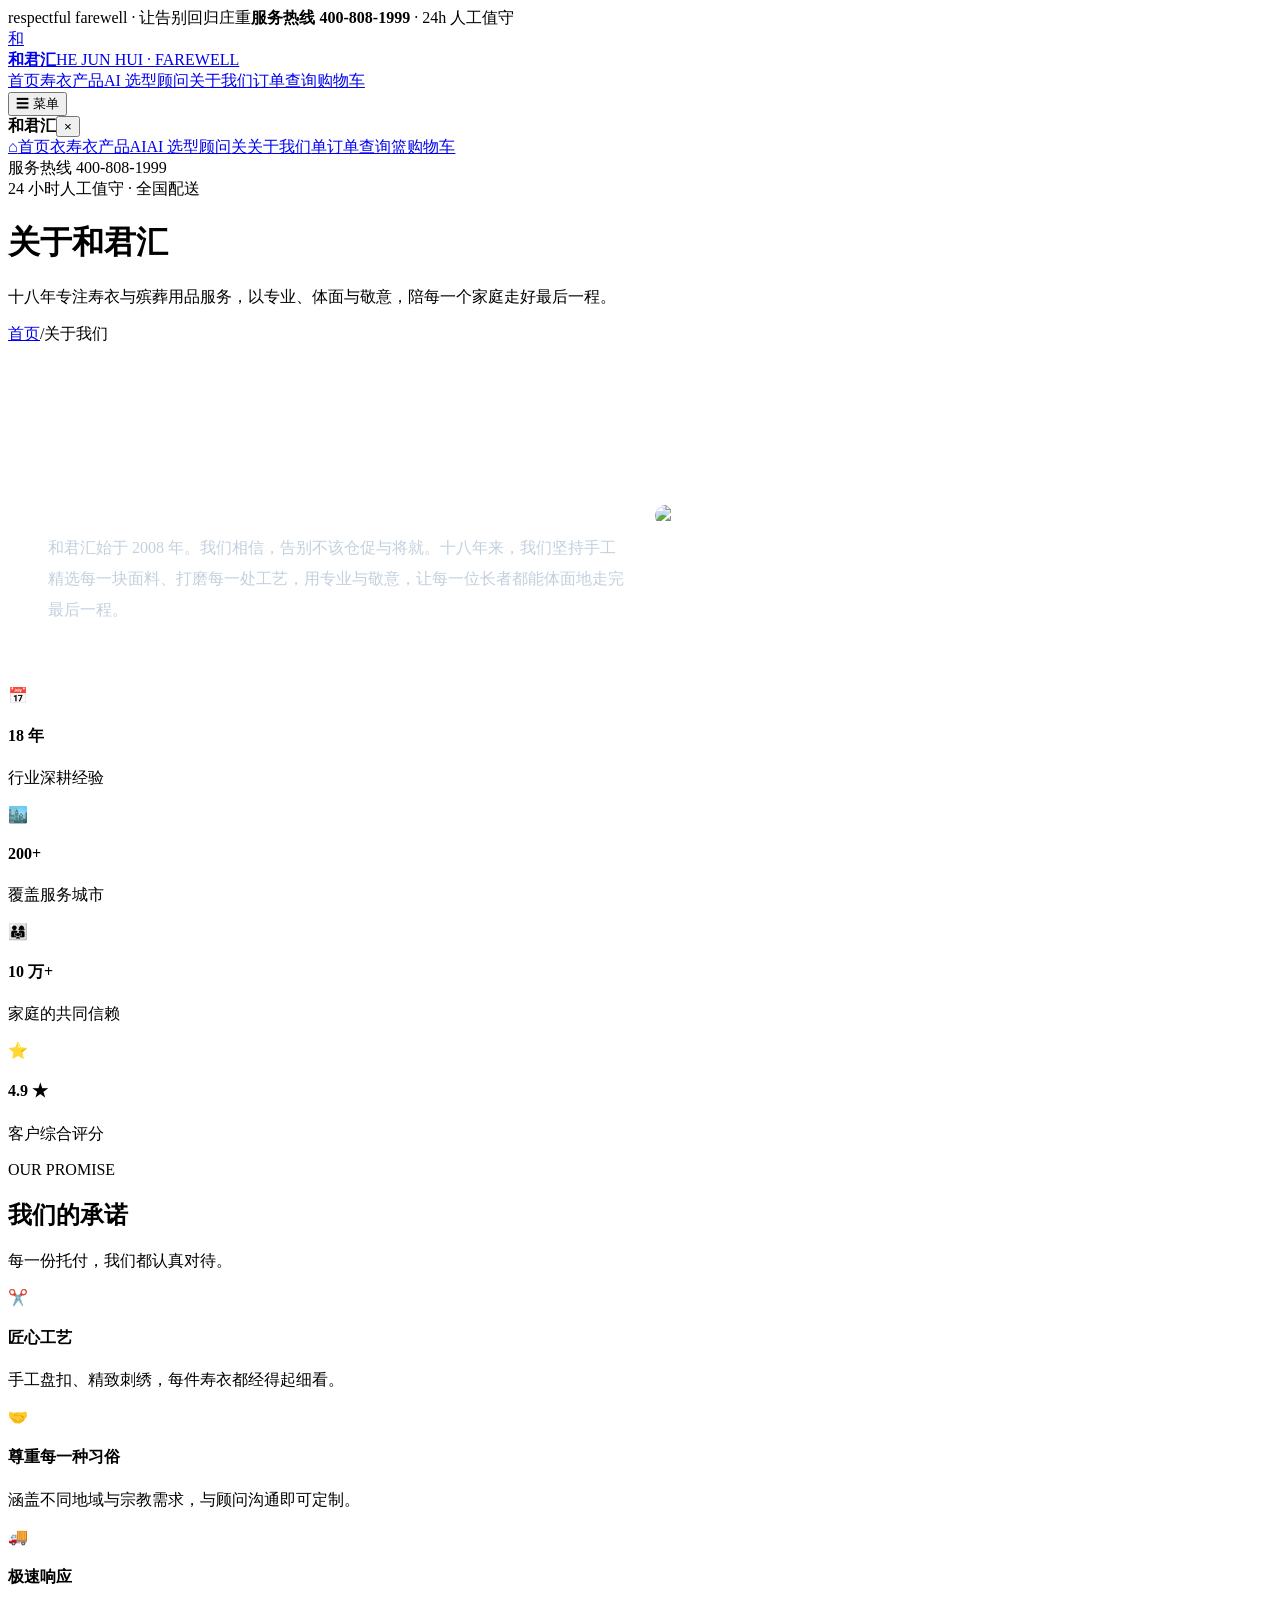
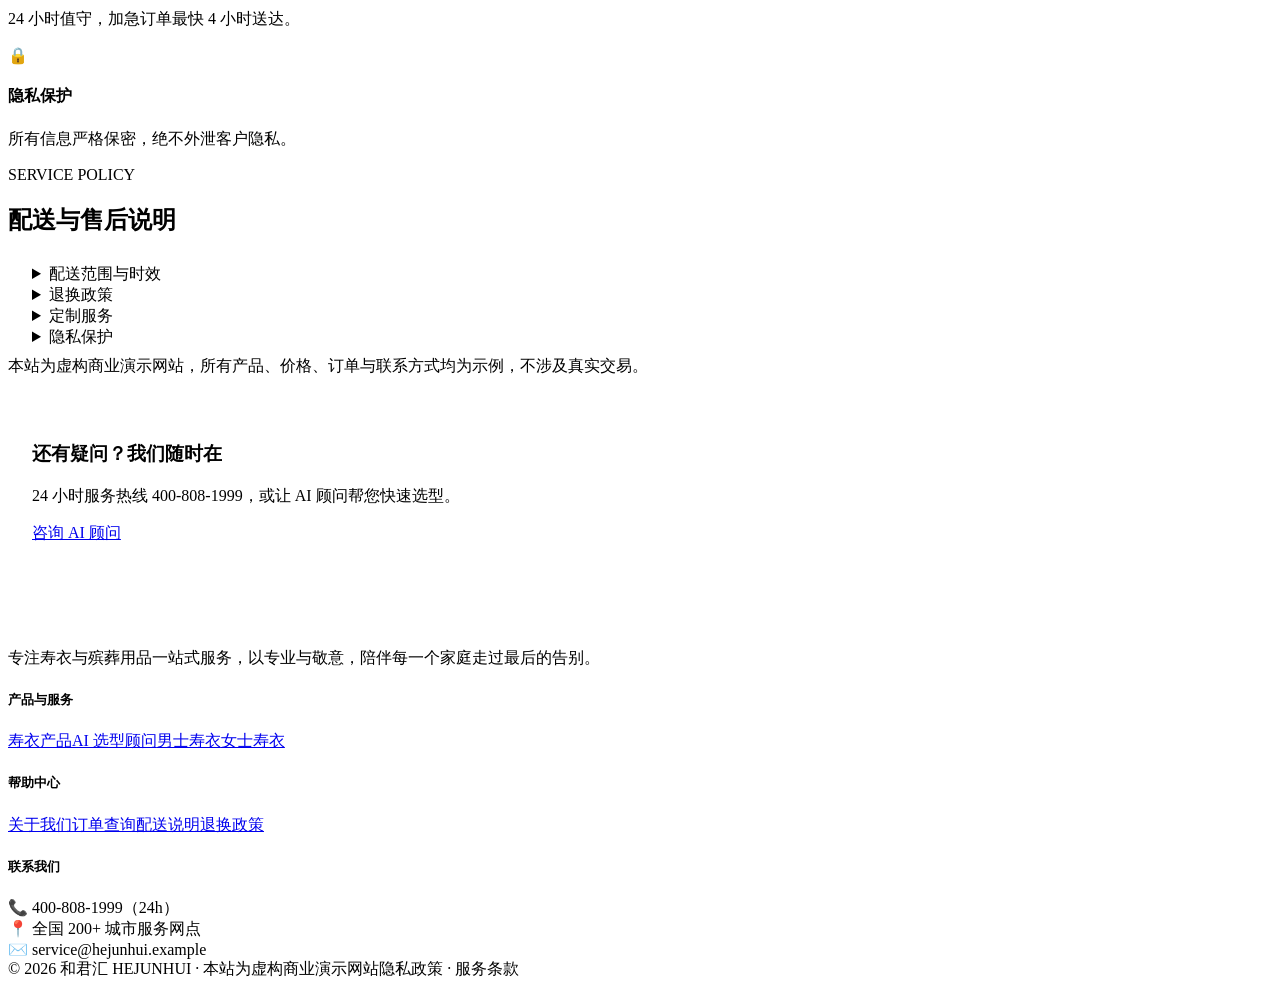
==== about.html @ 5b56ba75 "hejunhui 寿衣商业站" ====
<!DOCTYPE html>
<html lang="zh-CN">
<head>
<meta charset="UTF-8"><meta name="viewport" content="width=device-width,initial-scale=1">
<title>关于我们 — 和君汇</title><link rel="stylesheet" href="assets/style.css">
</head>
<body>
<div class="topbar"><div class="wrap"><span> respectful farewell · 让告别回归庄重</span><span><b>服务热线 400-808-1999</b> · 24h 人工值守</span></div></div>
<header class="sitehead"><div class="wrap">
  <a class="logo" href="index.html"><div class="mark">和</div><div class="txt"><b>和君汇</b><span>HE JUN HUI · FAREWELL</span></div></a>
  <nav class="nav"><a href="index.html">首页</a><a href="products.html">寿衣产品</a><a href="agent.html">AI 选型顾问</a><a href="about.html" class="cur">关于我们</a><a href="orders.html">订单查询</a><a href="cart.html" class="nav-cta">购物车 <span data-cart-count style="display:none">0</span></a></nav>
  <button class="burger" id="burger">☰ 菜单</button>
</div></header>
<div class="drawer-mask" id="drawerMask"></div><aside class="drawer" id="drawer">
  <div class="dh"><b>和君汇</b><button id="drawerClose">×</button></div>
  <div class="dlist"><a href="index.html"><span class="ico">⌂</span>首页</a><a href="products.html"><span class="ico">衣</span>寿衣产品</a><a href="agent.html"><span class="ico">AI</span>AI 选型顾问</a><a href="about.html" class="cur"><span class="ico">关</span>关于我们</a><a href="orders.html"><span class="ico">单</span>订单查询</a><a href="cart.html"><span class="ico">篮</span>购物车</a></div>
  <div class="df">服务热线 400-808-1999<br>24 小时人工值守 · 全国配送</div>
</aside>

<div class="pagehead"><div class="wrap"><h1>关于和君汇</h1><p>十八年专注寿衣与殡葬用品服务，以专业、体面与敬意，陪每一个家庭走好最后一程。</p></div></div>
<div class="crumb"><div class="wrap"><a href="index.html">首页</a><span>/</span>关于我们</div></div>

<!-- 故事 -->
<section><div class="wrap">
  <div class="hero-card" style="background:linear-gradient(135deg,var(--navy-deep),var(--navy));color:#fff;padding:0;overflow:hidden">
    <div class="wrap" style="padding:44px 40px;display:grid;grid-template-columns:1fr 1fr;gap:30px;align-items:center">
      <div><span class="tag">OUR STORY</span><h2 style="font-family:var(--serif);font-size:clamp(24px,3.5vw,34px);margin:14px 0;line-height:1.4">一份体面，<br>是对生命最后的致意</h2>
        <p style="color:#c2d0de;line-height:1.95">和君汇始于 2008 年。我们相信，告别不该仓促与将就。十八年来，我们坚持手工精选每一块面料、打磨每一处工艺，用专业与敬意，让每一位长者都能体面地走完最后一程。</p></div>
      <div><img src="assets/images/scene-candles.jpg" alt="庄重的服务场景" style="border-radius:12px;width:100%;height:300px;object-fit:cover"></div>
    </div>
  </div>
</div></section>

<!-- 数据 -->
<section style="padding-top:0"><div class="wrap">
  <div class="feature-grid">
    <div class="card feature"><div class="ic">📅</div><h4>18 年</h4><p>行业深耕经验</p></div>
    <div class="card feature"><div class="ic">🏙️</div><h4>200+</h4><p>覆盖服务城市</p></div>
    <div class="card feature"><div class="ic">👨‍👩‍👧</div><h4>10 万+</h4><p>家庭的共同信赖</p></div>
    <div class="card feature"><div class="ic">⭐</div><h4>4.9 ★</h4><p>客户综合评分</p></div>
  </div>
</div></section>

<!-- 承诺 -->
<section style="background:var(--card);border-top:1px solid var(--line);border-bottom:1px solid var(--line)"><div class="wrap">
  <div class="sec-head"><span class="kicker">OUR PROMISE</span><h2>我们的承诺</h2><p>每一份托付，我们都认真对待。</p></div>
  <div class="feature-grid">
    <div class="card feature"><div class="ic">✂️</div><h4>匠心工艺</h4><p>手工盘扣、精致刺绣，每件寿衣都经得起细看。</p></div>
    <div class="card feature"><div class="ic">🤝</div><h4>尊重每一种习俗</h4><p>涵盖不同地域与宗教需求，与顾问沟通即可定制。</p></div>
    <div class="card feature"><div class="ic">🚚</div><h4>极速响应</h4><p>24 小时值守，加急订单最快 4 小时送达。</p></div>
    <div class="card feature"><div class="ic">🔒</div><h4>隐私保护</h4><p>所有信息严格保密，绝不外泄客户隐私。</p></div>
  </div>
</div></section>

<!-- 配送与退换说明 -->
<section><div class="wrap" style="max-width:900px">
  <div class="sec-head"><span class="kicker">SERVICE POLICY</span><h2>配送与售后说明</h2></div>
  <div class="card" style="padding:8px 24px">
    <details class="faq"><summary>配送范围与时效</summary><div class="ans">全国 200+ 城市支持配送。同城订单次日达，全国一般 2–4 天。加急订单请致电 400-808-1999，我们安排最近网点最快 4 小时送达。</div></details>
    <details class="faq"><summary>退换政策</summary><div class="ans">因商品性质特殊，非质量问题不支持无理由退换。尺码不符或收到破损，请在签收 24 小时内联系顾问，我们免费调换。</div></details>
    <details class="faq"><summary>定制服务</summary><div class="ans">支持特殊体型定制、宗教习俗款式定制。一般 24–48 小时完成，加急可当天处理，请提前与顾问沟通细节。</div></details>
    <details class="faq"><summary>隐私保护</summary><div class="ans">您提交的所有信息仅用于订单履行与售后服务，本站为演示网站，数据仅保存在您的浏览器本地，不会上传服务器。</div></details>
  </div>
  <div class="notice center">本站为虚构商业演示网站，所有产品、价格、订单与联系方式均为示例，不涉及真实交易。</div>
</div></section>

<!-- CTA -->
<section class="cta-strip" style="padding:0"><div class="wrap" style="padding:46px 24px">
  <div><h3>还有疑问？我们随时在</h3><p>24 小时服务热线 400-808-1999，或让 AI 顾问帮您快速选型。</p></div>
  <div style="display:flex;gap:12px;flex-wrap:wrap"><a href="agent.html" class="btn btn-gold">咨询 AI 顾问</a><a href="products.html" class="btn btn-ghost" style="border-color:rgba(255,255,255,.4);color:#fff">浏览产品</a></div>
</div></section>

<footer class="foot"><div class="wrap">
  <div class="grid">
    <div class="brand"><div class="logo" style="color:#fff"><div class="mark">和</div><div class="txt"><b>和君汇</b><span>HE JUN HUI · FAREWELL</span></div></div><p>专注寿衣与殡葬用品一站式服务，以专业与敬意，陪伴每一个家庭走过最后的告别。</p></div>
    <div><h5>产品与服务</h5><a href="products.html">寿衣产品</a><a href="agent.html">AI 选型顾问</a><a href="products.html">男士寿衣</a><a href="products.html">女士寿衣</a></div>
    <div><h5>帮助中心</h5><a href="about.html">关于我们</a><a href="orders.html">订单查询</a><a href="about.html">配送说明</a><a href="about.html">退换政策</a></div>
    <div><h5>联系我们</h5><div class="contact-line">📞 400-808-1999（24h）</div><div class="contact-line">📍 全国 200+ 城市服务网点</div><div class="contact-line">✉️ service@hejunhui.example</div></div>
  </div>
  <div class="bottom"><span>© 2026 和君汇 HEJUNHUI · 本站为虚构商业演示网站</span><span>隐私政策 · 服务条款</span></div>
</div></footer>
<script src="assets/data.js"></script><script src="assets/app.js"></script>
<script>
var c=document.getElementById('drawerClose');
if(c)c.addEventListener('click',function(){document.getElementById('drawerMask').classList.remove('on');document.getElementById('drawer').classList.remove('on')});
</script>
</body></html>
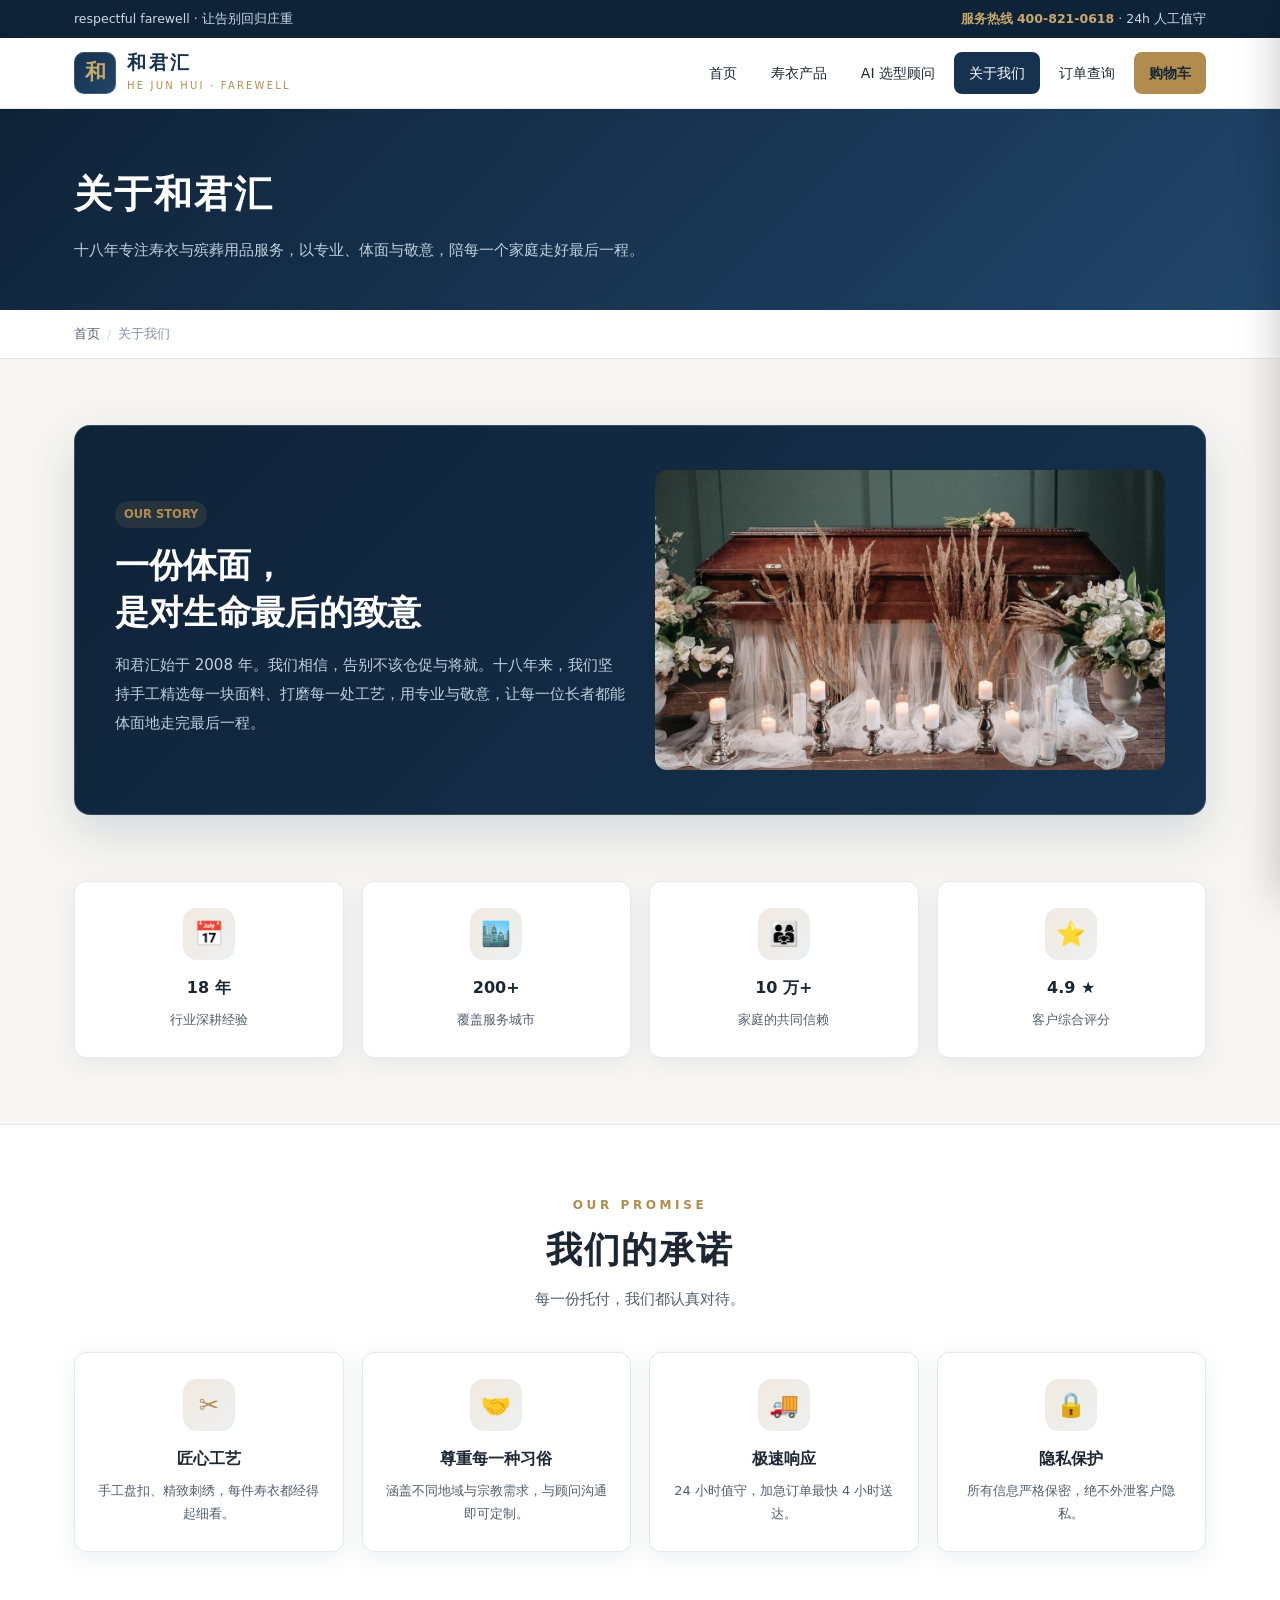
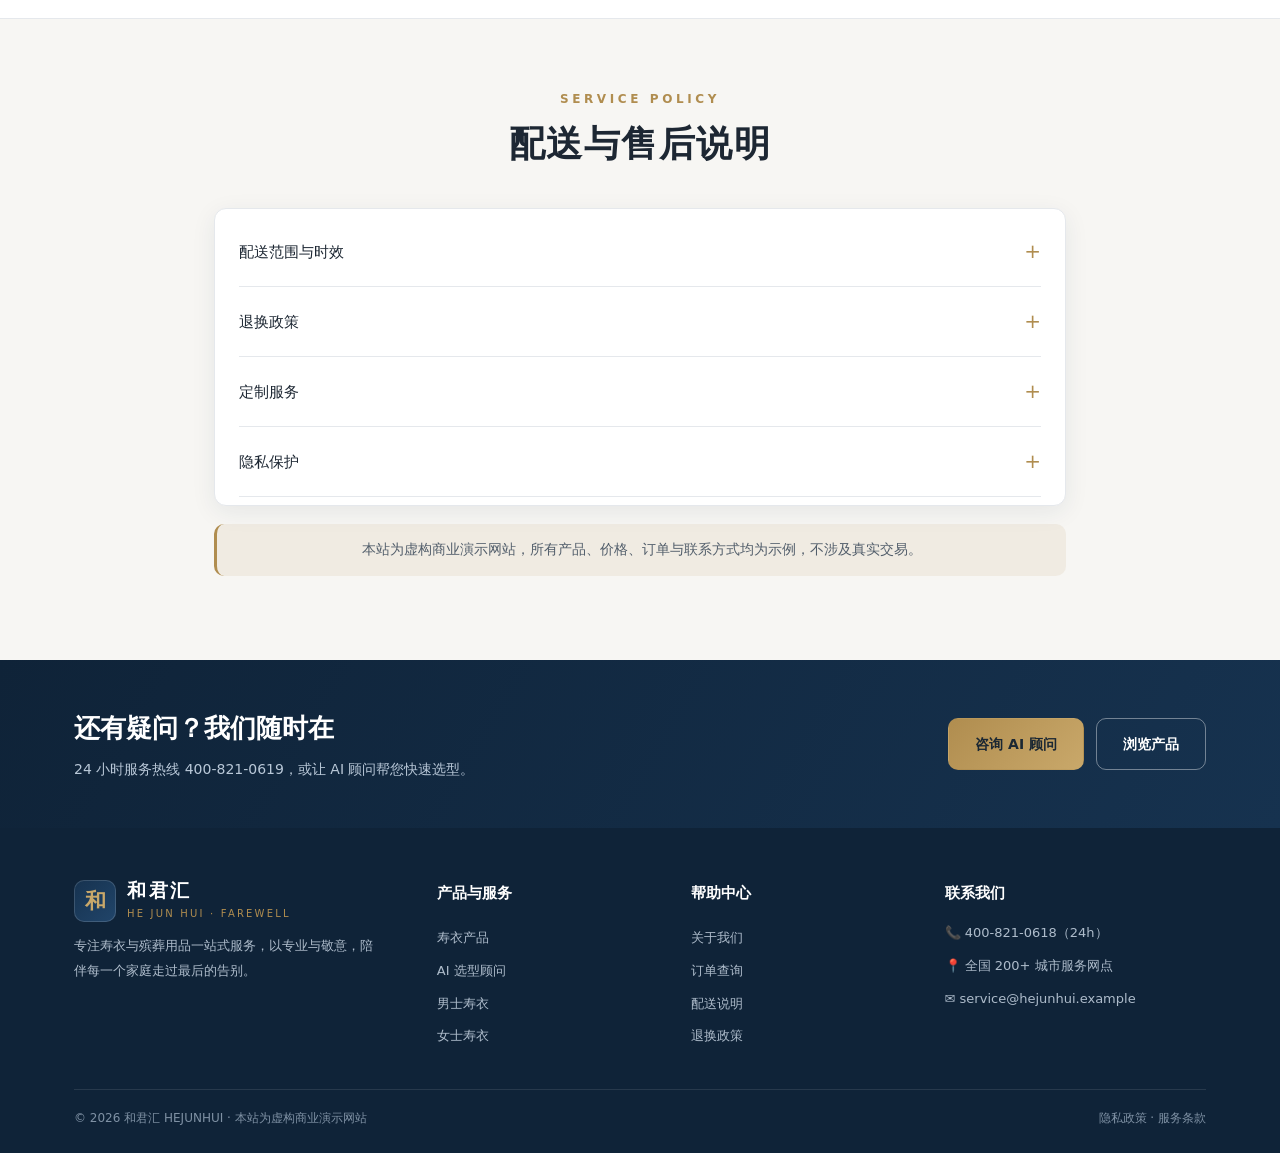
==== commit 38e01b8d: "fix dark mode / phone / content" ====
--- a/about.html
+++ b/about.html
@@ -5,7 +5,7 @@
 <title>关于我们 — 和君汇</title><link rel="stylesheet" href="assets/style.css">
 </head>
 <body>
-<div class="topbar"><div class="wrap"><span> respectful farewell · 让告别回归庄重</span><span><b>服务热线 400-808-1999</b> · 24h 人工值守</span></div></div>
+<div class="topbar"><div class="wrap"><span> respectful farewell · 让告别回归庄重</span><span><b>服务热线 400-821-0618</b> · 24h 人工值守</span></div></div>
 <header class="sitehead"><div class="wrap">
   <a class="logo" href="index.html"><div class="mark">和</div><div class="txt"><b>和君汇</b><span>HE JUN HUI · FAREWELL</span></div></a>
   <nav class="nav"><a href="index.html">首页</a><a href="products.html">寿衣产品</a><a href="agent.html">AI 选型顾问</a><a href="about.html" class="cur">关于我们</a><a href="orders.html">订单查询</a><a href="cart.html" class="nav-cta">购物车 <span data-cart-count style="display:none">0</span></a></nav>
@@ -14,7 +14,7 @@
 <div class="drawer-mask" id="drawerMask"></div><aside class="drawer" id="drawer">
   <div class="dh"><b>和君汇</b><button id="drawerClose">×</button></div>
   <div class="dlist"><a href="index.html"><span class="ico">⌂</span>首页</a><a href="products.html"><span class="ico">衣</span>寿衣产品</a><a href="agent.html"><span class="ico">AI</span>AI 选型顾问</a><a href="about.html" class="cur"><span class="ico">关</span>关于我们</a><a href="orders.html"><span class="ico">单</span>订单查询</a><a href="cart.html"><span class="ico">篮</span>购物车</a></div>
-  <div class="df">服务热线 400-808-1999<br>24 小时人工值守 · 全国配送</div>
+  <div class="df">服务热线 400-821-0619<br>24 小时人工值守 · 全国配送</div>
 </aside>
 
 <div class="pagehead"><div class="wrap"><h1>关于和君汇</h1><p>十八年专注寿衣与殡葬用品服务，以专业、体面与敬意，陪每一个家庭走好最后一程。</p></div></div>
@@ -56,7 +56,7 @@
 <section><div class="wrap" style="max-width:900px">
   <div class="sec-head"><span class="kicker">SERVICE POLICY</span><h2>配送与售后说明</h2></div>
   <div class="card" style="padding:8px 24px">
-    <details class="faq"><summary>配送范围与时效</summary><div class="ans">全国 200+ 城市支持配送。同城订单次日达，全国一般 2–4 天。加急订单请致电 400-808-1999，我们安排最近网点最快 4 小时送达。</div></details>
+    <details class="faq"><summary>配送范围与时效</summary><div class="ans">全国 200+ 城市支持配送。同城订单次日达，全国一般 2–4 天。加急订单请致电 400-821-0619，我们安排最近网点最快 4 小时送达。</div></details>
     <details class="faq"><summary>退换政策</summary><div class="ans">因商品性质特殊，非质量问题不支持无理由退换。尺码不符或收到破损，请在签收 24 小时内联系顾问，我们免费调换。</div></details>
     <details class="faq"><summary>定制服务</summary><div class="ans">支持特殊体型定制、宗教习俗款式定制。一般 24–48 小时完成，加急可当天处理，请提前与顾问沟通细节。</div></details>
     <details class="faq"><summary>隐私保护</summary><div class="ans">您提交的所有信息仅用于订单履行与售后服务，本站为演示网站，数据仅保存在您的浏览器本地，不会上传服务器。</div></details>
@@ -66,7 +66,7 @@
 
 <!-- CTA -->
 <section class="cta-strip" style="padding:0"><div class="wrap" style="padding:46px 24px">
-  <div><h3>还有疑问？我们随时在</h3><p>24 小时服务热线 400-808-1999，或让 AI 顾问帮您快速选型。</p></div>
+  <div><h3>还有疑问？我们随时在</h3><p>24 小时服务热线 400-821-0619，或让 AI 顾问帮您快速选型。</p></div>
   <div style="display:flex;gap:12px;flex-wrap:wrap"><a href="agent.html" class="btn btn-gold">咨询 AI 顾问</a><a href="products.html" class="btn btn-ghost" style="border-color:rgba(255,255,255,.4);color:#fff">浏览产品</a></div>
 </div></section>
 
@@ -75,7 +75,7 @@
     <div class="brand"><div class="logo" style="color:#fff"><div class="mark">和</div><div class="txt"><b>和君汇</b><span>HE JUN HUI · FAREWELL</span></div></div><p>专注寿衣与殡葬用品一站式服务，以专业与敬意，陪伴每一个家庭走过最后的告别。</p></div>
     <div><h5>产品与服务</h5><a href="products.html">寿衣产品</a><a href="agent.html">AI 选型顾问</a><a href="products.html">男士寿衣</a><a href="products.html">女士寿衣</a></div>
     <div><h5>帮助中心</h5><a href="about.html">关于我们</a><a href="orders.html">订单查询</a><a href="about.html">配送说明</a><a href="about.html">退换政策</a></div>
-    <div><h5>联系我们</h5><div class="contact-line">📞 400-808-1999（24h）</div><div class="contact-line">📍 全国 200+ 城市服务网点</div><div class="contact-line">✉️ service@hejunhui.example</div></div>
+    <div><h5>联系我们</h5><div class="contact-line">📞 400-821-0618（24h）</div><div class="contact-line">📍 全国 200+ 城市服务网点</div><div class="contact-line">✉️ service@hejunhui.example</div></div>
   </div>
   <div class="bottom"><span>© 2026 和君汇 HEJUNHUI · 本站为虚构商业演示网站</span><span>隐私政策 · 服务条款</span></div>
 </div></footer>
--- a/assets/style.css
+++ b/assets/style.css
@@ -0,0 +1,334 @@
+/* 和君汇 · 寿衣行业商业智能体网站 —— 公共样式 */
+:root{
+  --navy:#16324f;          /* 藏青主色 */
+  --navy-2:#21456a;
+  --navy-deep:#0f2338;
+  --gold:#b08d4f;          /* 香槟金 */
+  --gold-2:#c9a86a;
+  --bg:#f7f6f3;            /* 暖米白 */
+  --card:#ffffff;
+  --ink:#1d2733;
+  --ink-2:#525e6b;
+  --ink-3:#8792a0;
+  --line:#e5e8ec;
+  --line-2:#d4dae1;
+  --ok:#2e7d5b;
+  --danger:#b23a3a;
+  --radius:12px;
+  --radius-s:8px;
+  --shadow:0 6px 24px rgba(22,50,79,.08);
+  --shadow-lg:0 18px 50px rgba(22,50,79,.16);
+  --sans:"PingFang SC","Microsoft YaHei","Hiragino Sans GB",system-ui,-apple-system,sans-serif;
+  --serif:"Songti SC","STSong","SimSun",serif;
+}
+@media (prefers-color-scheme:dark){
+  :root{
+    color-scheme:dark;
+    --navy:#7fb0e0;--navy-2:#9cc4ec;--navy-deep:#0b131d;
+    --gold:#d8b878;--gold-2:#e6ca96;
+    --bg:#0d141d;--card:#151e29;--ink:#e8edf3;--ink-2:#b3bfcc;--ink-3:#8493a3;
+    --line:#263445;--line-2:#314254;
+    --shadow:0 6px 24px rgba(0,0,0,.3);--shadow-lg:0 18px 50px rgba(0,0,0,.45);
+  }
+}
+*{box-sizing:border-box;margin:0;padding:0}
+html{-webkit-text-size-adjust:100%;scroll-behavior:smooth;overflow-x:hidden}
+body{font-family:var(--sans);background:var(--bg);color:var(--ink);font-size:15px;line-height:1.75;overflow-x:hidden}
+img{max-width:100%;display:block}
+a{color:var(--navy);text-decoration:none}
+a:hover{color:var(--gold)}
+.wrap{max-width:1180px;margin:0 auto;padding:0 24px}
+.mono{font-family:ui-monospace,Menlo,Consolas,monospace}
+.small{font-size:13px;color:var(--ink-2)}
+.tiny{font-size:12px;color:var(--ink-3)}
+.center{text-align:center}
+.hidden{display:none!important}
+
+/* ===== 顶部 ===== */
+.topbar{background:var(--navy-deep);color:#cdd8e4;font-size:12.5px}
+.topbar .wrap{display:flex;justify-content:space-between;gap:16px;padding-top:8px;padding-bottom:8px;flex-wrap:wrap}
+.topbar b{color:var(--gold-2)}
+.sitehead{background:var(--card);border-bottom:1px solid var(--line);position:sticky;top:0;z-index:100;box-shadow:0 2px 12px rgba(0,0,0,.04)}
+.sitehead .wrap{display:flex;align-items:center;gap:18px;height:70px}
+.logo{display:flex;align-items:center;gap:11px;flex:0 0 auto}
+.logo .mark{width:42px;height:42px;border-radius:10px;background:linear-gradient(135deg,var(--navy),var(--navy-2));color:var(--gold-2);display:grid;place-items:center;font-family:var(--serif);font-size:21px;font-weight:700;box-shadow:inset 0 0 0 1px rgba(255,255,255,.15)}
+.logo .txt b{display:block;font-size:19px;letter-spacing:.14em;font-family:var(--serif);line-height:1.2}
+.logo .txt span{display:block;font-size:10px;letter-spacing:.22em;color:var(--gold);margin-top:2px}
+.nav{display:flex;gap:4px;margin-left:auto;align-items:center}
+.nav a{padding:9px 15px;font-size:14px;color:var(--ink);border-radius:8px;white-space:nowrap}
+.nav a:hover{background:rgba(176,141,79,.12);color:var(--gold)}
+.nav a.cur{background:var(--navy);color:#fff}
+.nav .nav-cta{background:var(--gold);color:#1a2733;font-weight:600}
+.nav .nav-cta:hover{background:var(--gold-2);color:#1a2733}
+.burger{display:none;margin-left:auto;background:var(--navy);color:#fff;border:none;border-radius:8px;padding:9px 13px;font-size:14px;cursor:pointer}
+@media(max-width:900px){.nav{display:none}.burger{display:block}}
+
+/* 抽屉栏（移动端明显） */
+.drawer-mask{position:fixed;inset:0;background:rgba(10,20,32,.5);z-index:198;opacity:0;visibility:hidden;transition:.25s}
+.drawer-mask.on{opacity:1;visibility:visible}
+.drawer{position:fixed;top:0;right:0;bottom:0;width:min(330px,86vw);background:var(--card);z-index:199;transform:translateX(102%);transition:transform .28s cubic-bezier(.4,0,.2,1);box-shadow:-10px 0 40px rgba(0,0,0,.2);display:flex;flex-direction:column}
+.drawer.on{transform:none}
+.drawer .dh{padding:20px;background:linear-gradient(135deg,var(--navy),var(--navy-2));color:#fff;display:flex;justify-content:space-between;align-items:center}
+.drawer .dh b{font-family:var(--serif);font-size:20px;letter-spacing:.1em}
+.drawer .dh button{background:rgba(255,255,255,.15);border:none;color:#fff;width:32px;height:32px;border-radius:50%;font-size:18px;cursor:pointer}
+.drawer .dlist{padding:12px;overflow-y:auto;flex:1}
+.drawer .dlist a{display:flex;align-items:center;gap:12px;padding:14px 16px;border-radius:10px;color:var(--ink);font-size:15px;margin-bottom:4px}
+.drawer .dlist a:hover,.drawer .dlist a.cur{background:rgba(176,141,79,.14);color:var(--gold)}
+.drawer .dlist a .ico{width:26px;height:26px;border-radius:7px;background:var(--navy);color:#fff;display:grid;place-items:center;font-size:13px;flex:0 0 auto}
+.drawer .df{padding:16px 20px;border-top:1px solid var(--line);font-size:13px;color:var(--ink-2)}
+
+/* ===== 通用块 ===== */
+section{padding:66px 0}
+.sec-head{text-align:center;max-width:720px;margin:0 auto 40px}
+.sec-head .kicker{display:inline-block;color:var(--gold);font-size:12px;letter-spacing:.3em;font-weight:600;margin-bottom:10px}
+.sec-head h2{font-size:clamp(25px,4vw,36px);font-family:var(--serif);letter-spacing:.04em;line-height:1.35}
+.sec-head p{color:var(--ink-2);margin-top:12px}
+.btn{display:inline-flex;align-items:center;justify-content:center;gap:8px;padding:13px 26px;border-radius:10px;font-size:14px;font-weight:600;cursor:pointer;border:1px solid transparent;transition:.2s;text-align:center}
+.btn-gold{background:linear-gradient(135deg,var(--gold),var(--gold-2));color:#1a2733}
+.btn-gold:hover{filter:brightness(1.07);color:#1a2733;transform:translateY(-1px)}
+.btn-navy{background:var(--navy);color:#fff}
+.btn-navy:hover{background:var(--navy-2);color:#fff}
+.btn-ghost{background:transparent;border-color:var(--line-2);color:var(--ink)}
+.btn-ghost:hover{border-color:var(--gold);color:var(--gold)}
+.btn-sm{padding:9px 15px;font-size:13px;border-radius:8px}
+.card{background:var(--card);border:1px solid var(--line);border-radius:var(--radius);box-shadow:var(--shadow)}
+.tag{display:inline-block;padding:3px 9px;border-radius:20px;font-size:11.5px;background:rgba(176,141,79,.14);color:var(--gold);font-weight:600}
+
+/* ===== 首屏 ===== */
+.hero{position:relative;background:var(--navy-deep);color:#fff;overflow:hidden}
+.hero .bg{position:absolute;inset:0;background-image:url('images/scene-hall.jpg');background-size:cover;background-position:center;opacity:.28}
+.hero .bg::after{content:"";position:absolute;inset:0;background:linear-gradient(90deg,var(--navy-deep) 10%,rgba(15,35,56,.85) 55%,rgba(15,35,56,.4))}
+.hero .wrap{position:relative;z-index:2;padding:104px 24px 110px;display:grid;grid-template-columns:1.1fr .9fr;gap:48px;align-items:center}
+.hero .badge{display:inline-flex;align-items:center;gap:8px;border:1px solid rgba(201,168,106,.5);color:var(--gold-2);padding:6px 14px;border-radius:30px;font-size:12.5px;letter-spacing:.1em;margin-bottom:22px}
+.hero h1{font-family:var(--serif);font-size:clamp(34px,5.4vw,58px);line-height:1.25;letter-spacing:.03em;font-weight:700}
+.hero h1 em{color:var(--gold-2);font-style:normal}
+.hero .lead{font-size:clamp(15px,2vw,17px);color:#c7d3e0;margin:22px 0 30px;max-width:560px;line-height:1.9}
+.hero .actions{display:flex;gap:14px;flex-wrap:wrap}
+.hero .trust{display:flex;gap:26px;margin-top:38px;flex-wrap:wrap}
+.hero .trust div b{display:block;font-size:23px;color:var(--gold-2);font-family:var(--serif)}
+.hero .trust div span{font-size:12px;color:#9fb0c2}
+.hero-card{background:rgba(255,255,255,.06);border:1px solid rgba(255,255,255,.16);backdrop-filter:blur(8px);border-radius:16px;padding:26px;box-shadow:var(--shadow-lg)}
+.hero-card h3{font-size:16px;margin-bottom:6px;color:#fff}
+.hero-card .sub{font-size:12.5px;color:#9fb0c2;margin-bottom:18px}
+.chat-mini{background:rgba(13,28,45,.7);border:1px solid rgba(255,255,255,.12);border-radius:12px;padding:16px;min-height:230px;max-height:230px;overflow:hidden;display:flex;flex-direction:column;gap:10px}
+.chat-mini .row{display:flex;gap:9px;align-items:flex-start}
+.chat-mini .av{width:28px;height:28px;border-radius:8px;flex:0 0 auto;display:grid;place-items:center;font-size:13px;background:var(--gold);color:#1a2733}
+.chat-mini .av.u{background:#3b5b7d;color:#fff}
+.chat-mini .bub{background:rgba(255,255,255,.1);border-radius:10px;padding:8px 12px;font-size:13px;line-height:1.6;color:#e5edf5}
+.chat-mini .row.me{flex-direction:row-reverse}
+.chat-mini .row.me .bub{background:var(--gold);color:#1a2733}
+.hero-card .fake-input{margin-top:14px;display:flex;gap:8px}
+.hero-card .fake-input span{flex:1;background:rgba(255,255,255,.1);border:1px solid rgba(255,255,255,.16);border-radius:9px;padding:10px 13px;font-size:13px;color:#8fa2b6}
+.hero-card .fake-input b{background:var(--gold);color:#1a2733;border-radius:9px;padding:10px 14px;font-size:13px}
+@media(max-width:900px){.hero .wrap{grid-template-columns:1fr;padding:76px 24px 80px;gap:34px}.hero-card{max-width:560px}}
+
+/* ===== 卖点/服务 ===== */
+.feature-grid{display:grid;grid-template-columns:repeat(4,1fr);gap:18px}
+.feature{padding:26px 22px;text-align:center;transition:.25s}
+.feature:hover{transform:translateY(-5px);box-shadow:var(--shadow-lg)}
+.feature .ic{width:52px;height:52px;margin:0 auto 14px;border-radius:14px;background:linear-gradient(135deg,rgba(176,141,79,.18),rgba(22,50,79,.08));color:var(--gold);display:grid;place-items:center;font-size:24px}
+.feature h4{font-size:16px;margin-bottom:7px}
+.feature p{font-size:13px;color:var(--ink-2);line-height:1.7}
+@media(max-width:900px){.feature-grid{grid-template-columns:repeat(2,1fr)}}
+@media(max-width:520px){.feature-grid{grid-template-columns:1fr}}
+
+/* 产品卡 */
+.prod-grid{display:grid;grid-template-columns:repeat(4,1fr);gap:20px}
+.prod{background:var(--card);border:1px solid var(--line);border-radius:var(--radius);overflow:hidden;box-shadow:var(--shadow);transition:.25s;display:flex;flex-direction:column}
+.prod:hover{transform:translateY(-5px);box-shadow:var(--shadow-lg)}
+.prod .img{aspect-ratio:4/3;overflow:hidden;background:#eceff3;position:relative}
+.prod .img img{width:100%;height:100%;object-fit:cover;transition:.4s}
+.prod:hover .img img{transform:scale(1.05)}
+.prod .img .corner{position:absolute;top:10px;left:10px}
+.prod .body{padding:16px 17px 18px;display:flex;flex-direction:column;flex:1}
+.prod .body h4{font-size:15.5px;line-height:1.5;margin-bottom:6px;min-height:46px}
+.prod .body .desc{font-size:12.5px;color:var(--ink-2);flex:1;line-height:1.6}
+.prod .price{display:flex;align-items:baseline;gap:8px;margin:12px 0}
+.prod .price b{font-size:21px;color:var(--danger);font-family:var(--serif)}
+.prod .price del{color:var(--ink-3);font-size:12.5px}
+.prod .foot{display:flex;gap:8px}
+.prod .foot .btn{flex:1}
+@media(max-width:980px){.prod-grid{grid-template-columns:repeat(2,1fr)}}
+@media(max-width:520px){.prod-grid{grid-template-columns:1fr}}
+
+/* 流程 */
+.flow{display:grid;grid-template-columns:repeat(5,1fr);gap:12px;position:relative}
+.flow .step{text-align:center;padding:0 6px}
+.flow .step .n{width:46px;height:46px;border-radius:50%;background:var(--card);border:2px solid var(--gold);color:var(--gold);display:grid;place-items:center;font-size:18px;font-weight:700;margin:0 auto 12px;font-family:var(--serif)}
+.flow .step h5{font-size:14.5px;margin-bottom:5px}
+.flow .step p{font-size:12px;color:var(--ink-2)}
+@media(max-width:760px){.flow{grid-template-columns:repeat(2,1fr);gap:20px 10px}.flow .step:last-child{grid-column:span 2}}
+
+/* 表格 */
+.tbl-wrap{overflow-x:auto;border:1px solid var(--line);border-radius:var(--radius);background:var(--card)}
+table.tbl{width:100%;border-collapse:collapse;font-size:13.5px;min-width:600px}
+table.tbl th,table.tbl td{padding:13px 15px;text-align:left;border-bottom:1px solid var(--line)}
+table.tbl th{background:var(--navy);color:#fff;font-weight:500;white-space:nowrap}
+table.tbl tr:last-child td{border-bottom:none}
+table.tbl tr:nth-child(even) td{background:rgba(22,50,79,.025)}
+table.tbl td b{color:var(--gold)}
+@media(max-width:620px){table.tbl{min-width:640px}}
+
+/* CTA 条 */
+.cta-strip{background:linear-gradient(120deg,var(--navy-deep),var(--navy));color:#fff;padding:48px 0}
+.cta-strip .wrap{display:flex;align-items:center;justify-content:space-between;gap:24px;flex-wrap:wrap}
+.cta-strip h3{font-family:var(--serif);font-size:26px}
+.cta-strip p{color:#b9c8d8;margin-top:6px;font-size:14px}
+
+/* 页脚 */
+.foot{background:var(--navy-deep);color:#aebccb;padding:52px 0 24px;font-size:13px}
+.foot .grid{display:grid;grid-template-columns:1.5fr 1fr 1fr 1.2fr;gap:36px}
+.foot .grid h5{color:#fff;font-size:15px;margin-bottom:16px;font-family:var(--serif)}
+.foot .brand p{margin-top:12px;line-height:1.9;max-width:300px}
+.foot a{color:#aebccb;display:block;padding:5px 0}
+.foot a:hover{color:var(--gold-2)}
+.foot .contact-line{display:flex;gap:9px;margin-bottom:10px;align-items:flex-start}
+.foot .bottom{border-top:1px solid rgba(255,255,255,.1);margin-top:36px;padding-top:18px;display:flex;justify-content:space-between;gap:14px;flex-wrap:wrap;font-size:12px;color:#7f91a4}
+@media(max-width:860px){.foot .grid{grid-template-columns:repeat(2,1fr)}}
+
+/* 面包屑 */
+.crumb{background:var(--card);border-bottom:1px solid var(--line);padding:13px 0;font-size:12.5px;color:var(--ink-3)}
+.crumb a{color:var(--ink-2)}
+.crumb span{margin:0 7px;color:var(--line-2)}
+
+/* 内页标题 */
+.pagehead{background:linear-gradient(135deg,var(--navy-deep),var(--navy-2));color:#fff;padding:52px 0 46px}
+.pagehead h1{font-family:var(--serif);font-size:clamp(26px,4vw,38px);letter-spacing:.05em}
+.pagehead p{color:#c1d0df;margin-top:10px;max-width:640px}
+
+/* 筛选 */
+.filters{display:flex;gap:9px;flex-wrap:wrap;margin-bottom:26px}
+.filters button{padding:8px 17px;border-radius:30px;border:1px solid var(--line-2);background:var(--card);color:var(--ink-2);font-size:13.5px;cursor:pointer;transition:.2s}
+.filters button:hover{border-color:var(--gold);color:var(--gold)}
+.filters button.on{background:var(--navy);border-color:var(--navy);color:#fff}
+
+/* ===== 智能体 ===== */
+.agent-layout{display:grid;grid-template-columns:1fr 340px;gap:20px;align-items:start}
+@media(max-width:980px){.agent-layout{grid-template-columns:1fr}}
+.chat-box{background:var(--card);border:1px solid var(--line);border-radius:var(--radius);box-shadow:var(--shadow);display:flex;flex-direction:column;overflow:hidden}
+.chat-top{padding:16px 20px;border-bottom:1px solid var(--line);display:flex;align-items:center;gap:12px}
+.chat-top .av{width:40px;height:40px;border-radius:11px;background:linear-gradient(135deg,var(--navy),var(--navy-2));color:var(--gold-2);display:grid;place-items:center;font-size:18px}
+.chat-top b{font-size:15px}
+.chat-top .status{font-size:12px;color:var(--ok);display:flex;align-items:center;gap:5px}
+.chat-top .status::before{content:"";width:7px;height:7px;border-radius:50%;background:var(--ok)}
+.chat-log{height:440px;overflow-y:auto;padding:20px;display:flex;flex-direction:column;gap:16px;background:linear-gradient(180deg,rgba(22,50,79,.02),transparent)}
+.msg{display:flex;gap:11px;align-items:flex-start;max-width:88%}
+.msg .av{width:32px;height:32px;border-radius:9px;flex:0 0 auto;display:grid;place-items:center;font-size:14px;background:linear-gradient(135deg,var(--navy),var(--navy-2));color:var(--gold-2)}
+.msg .bub{background:var(--bg);border:1px solid var(--line);border-radius:4px 14px 14px 14px;padding:12px 16px;font-size:14px;line-height:1.8}
+.msg.me{flex-direction:row-reverse;margin-left:auto}
+.msg.me .av{background:var(--gold);color:#1a2733}
+.msg.me .bub{background:var(--navy);color:#fff;border-color:var(--navy);border-radius:14px 4px 14px 14px}
+.msg .bub table{width:100%;border-collapse:collapse;margin-top:10px;font-size:12.5px;min-width:0}
+.msg .bub table th,.msg .bub table td{border:1px solid var(--line-2);padding:6px 8px;text-align:left}
+.msg .bub table th{background:var(--navy);color:#fff;white-space:nowrap}
+.msg .bub .rec{display:flex;gap:8px;align-items:center;padding:7px 0;border-bottom:1px dashed var(--line);font-size:13px}
+.msg .bub .rec:last-child{border:none}
+.msg .bub .rec img{width:38px;height:38px;border-radius:6px;object-fit:cover}
+.msg .bub .rec .btn{margin-left:auto}
+.chips{display:flex;gap:8px;flex-wrap:wrap;padding:0 20px 14px}
+.chip{padding:7px 13px;border:1px solid var(--gold);color:var(--gold);background:transparent;border-radius:20px;font-size:12.5px;cursor:pointer;transition:.2s}
+.chip:hover{background:var(--gold);color:#1a2733}
+.chat-input{padding:14px 18px;border-top:1px solid var(--line);display:flex;gap:10px}
+.chat-input input{flex:1;min-width:0;padding:12px 15px;border:1px solid var(--line-2);border-radius:10px;font-size:14px;background:var(--card);color:var(--ink)}
+.chat-input input:focus{outline:none;border-color:var(--gold)}
+.agent-side .side-card{padding:20px;margin-bottom:16px}
+.agent-side h4{font-size:15px;margin-bottom:12px;font-family:var(--serif)}
+.agent-side p,.agent-side li{font-size:13px;color:var(--ink-2);line-height:1.8}
+.agent-side ul{padding-left:18px}
+.typing{display:inline-flex;gap:4px;align-items:center}
+.typing i{width:6px;height:6px;border-radius:50%;background:var(--gold);animation:tp 1s infinite}
+.typing i:nth-child(2){animation-delay:.15s}.typing i:nth-child(3){animation-delay:.3s}
+@keyframes tp{0%,60%,100%{opacity:.3;transform:translateY(0)}30%{opacity:1;transform:translateY(-3px)}}
+
+/* ===== 商品详情 ===== */
+.detail{display:grid;grid-template-columns:1fr 1fr;gap:40px;align-items:start}
+@media(max-width:860px){.detail{grid-template-columns:1fr}}
+.detail .gallery img{width:100%;border-radius:var(--radius);box-shadow:var(--shadow)}
+.detail .thumbs{display:flex;gap:10px;margin-top:12px;flex-wrap:wrap}
+.detail .thumbs img{width:72px;height:72px;object-fit:cover;border-radius:8px;border:2px solid transparent;cursor:pointer}
+.detail .thumbs img.on{border-color:var(--gold)}
+.detail h1{font-size:clamp(23px,3vw,30px);font-family:var(--serif);line-height:1.4}
+.detail .sub{color:var(--ink-3);font-size:13px;margin:8px 0 18px}
+.detail .price-big{font-size:32px;color:var(--danger);font-family:var(--serif);margin:6px 0}
+.detail .opts{margin:18px 0}
+.detail .opts h5{font-size:13px;margin-bottom:9px;color:var(--ink-2)}
+.size-opts{display:flex;gap:9px;flex-wrap:wrap}
+.size-opts button{padding:8px 18px;border:1px solid var(--line-2);background:var(--card);border-radius:8px;cursor:pointer;color:var(--ink)}
+.size-opts button.on{border-color:var(--navy);background:var(--navy);color:#fff}
+.detail .buybar{display:flex;gap:12px;margin-top:22px;flex-wrap:wrap}
+.qty{display:flex;align-items:center;border:1px solid var(--line-2);border-radius:9px;overflow:hidden}
+.qty button{width:36px;height:42px;border:none;background:var(--bg);cursor:pointer;font-size:18px;color:var(--ink)}
+.qty span{width:44px;text-align:center;font-weight:600}
+.spec-list{list-style:none}
+.spec-list li{padding:9px 0;border-bottom:1px dashed var(--line);font-size:13.5px;display:flex;gap:10px}
+.spec-list li b{color:var(--navy);flex:0 0 88px;font-weight:500}
+
+/* ===== 购物车/结算 ===== */
+.cart-layout{display:grid;grid-template-columns:1fr 330px;gap:22px;align-items:start}
+@media(max-width:900px){.cart-layout{grid-template-columns:1fr}}
+.cart-item{display:flex;gap:16px;padding:18px;border-bottom:1px solid var(--line);align-items:center}
+.cart-item:last-child{border:none}
+.cart-item img{width:92px;height:92px;object-fit:cover;border-radius:10px;flex:0 0 auto}
+.cart-item .info{flex:1;min-width:0}
+.cart-item .info h4{font-size:15px;margin-bottom:4px}
+.cart-item .info .meta{font-size:12.5px;color:var(--ink-3)}
+.cart-item .price{color:var(--danger);font-weight:700;font-size:17px}
+.cart-item .rm{background:none;border:none;color:var(--ink-3);cursor:pointer;font-size:13px;padding:4px}
+.cart-item .rm:hover{color:var(--danger)}
+.summary{padding:22px;position:sticky;top:96px}
+.summary h4{font-family:var(--serif);font-size:18px;margin-bottom:16px}
+.summary .line{display:flex;justify-content:space-between;padding:9px 0;font-size:14px;border-bottom:1px dashed var(--line)}
+.summary .line.total{border:none;font-size:17px;font-weight:700;padding-top:16px}
+.summary .line.total b{color:var(--danger);font-size:24px;font-family:var(--serif)}
+.summary .btn{width:100%;margin-top:18px}
+.form-grid{display:grid;grid-template-columns:1fr 1fr;gap:16px}
+@media(max-width:620px){.form-grid{grid-template-columns:1fr}}
+.field label{display:block;font-size:13px;margin-bottom:6px;color:var(--ink-2);font-weight:500}
+.field input,.field select,.field textarea{width:100%;padding:11px 13px;border:1px solid var(--line-2);border-radius:9px;font-size:14px;background:var(--card);color:var(--ink)}
+.field input:focus,.field select:focus,.field textarea:focus{outline:none;border-color:var(--gold)}
+.field.full{grid-column:1/-1}
+.field .err{color:var(--danger);font-size:12px;margin-top:5px;display:none}
+.field .err.on{display:block}
+.section-card{padding:24px;margin-bottom:18px}
+.pay-methods{display:flex;gap:12px;flex-wrap:wrap}
+.pay-methods label{flex:1;min-width:130px;border:1px solid var(--line-2);border-radius:10px;padding:14px;display:flex;align-items:center;gap:9px;cursor:pointer;transition:.2s}
+.pay-methods label.on{border-color:var(--gold);background:rgba(176,141,79,.08)}
+.pay-methods input{margin:0}
+
+/* 步骤条 */
+.steps{display:flex;justify-content:center;gap:0;margin:0 auto 36px;max-width:640px}
+.steps .s{display:flex;align-items:center;gap:9px;color:var(--ink-3);font-size:13px;flex:1;justify-content:center;white-space:nowrap}
+.steps .s .n{width:28px;height:28px;border-radius:50%;border:2px solid var(--line-2);display:grid;place-items:center;font-size:13px}
+.steps .s.on{color:var(--gold)}
+.steps .s.on .n{border-color:var(--gold);background:var(--gold);color:#1a2733;font-weight:700}
+.steps .s.done .n{border-color:var(--ok);background:var(--ok);color:#fff}
+.steps .line{flex:0 0 40px;height:1px;background:var(--line-2);margin:0 4px}
+@media(max-width:620px){.steps .s span.t{display:none}}
+
+/* 成功页 */
+.success{text-align:center;padding:50px 20px}
+.success .check{width:76px;height:76px;border-radius:50%;background:var(--ok);color:#fff;display:grid;place-items:center;font-size:38px;margin:0 auto 20px}
+.success h2{font-family:var(--serif);font-size:28px;margin-bottom:10px}
+.success .orderno{display:inline-block;background:rgba(176,141,79,.12);color:var(--gold);padding:10px 18px;border-radius:10px;font-family:var(--serif);font-size:17px;margin:14px 0}
+
+/* 订单卡片 */
+.order-card{padding:20px;margin-bottom:16px}
+.order-card .oh{display:flex;justify-content:space-between;gap:12px;flex-wrap:wrap;padding-bottom:12px;border-bottom:1px solid var(--line);font-size:13px}
+.order-card .oh b{font-family:var(--serif);font-size:15px}
+.order-card .status{color:var(--ok);font-weight:600}
+.order-card .items{display:flex;gap:12px;padding:14px 0;flex-wrap:wrap}
+.order-card .items img{width:64px;height:64px;object-fit:cover;border-radius:8px}
+.order-card .of{display:flex;justify-content:space-between;align-items:center;border-top:1px dashed var(--line);padding-top:12px}
+
+/* FAQ */
+.faq{border-bottom:1px solid var(--line)}
+.faq summary{padding:17px 0;cursor:pointer;font-size:15px;font-weight:500;list-style:none;display:flex;justify-content:space-between;gap:12px;align-items:center}
+.faq summary::-webkit-details-marker{display:none}
+.faq summary::after{content:"+";color:var(--gold);font-size:20px;font-weight:400}
+.faq[open] summary::after{content:"−"}
+.faq .ans{padding:0 0 17px;color:var(--ink-2);font-size:14px;line-height:1.85}
+
+/* 提示条 */
+.notice{padding:14px 18px;border-radius:10px;background:rgba(176,141,79,.1);border-left:3px solid var(--gold);font-size:13.5px;color:var(--ink-2);margin:18px 0}
+.toast{position:fixed;bottom:28px;left:50%;transform:translateX(-50%) translateY(100px);background:var(--navy);color:#fff;padding:13px 22px;border-radius:30px;box-shadow:var(--shadow-lg);z-index:500;font-size:14px;opacity:0;transition:.3s;pointer-events:none}
+.toast.on{transform:translateX(-50%) translateY(0);opacity:1}
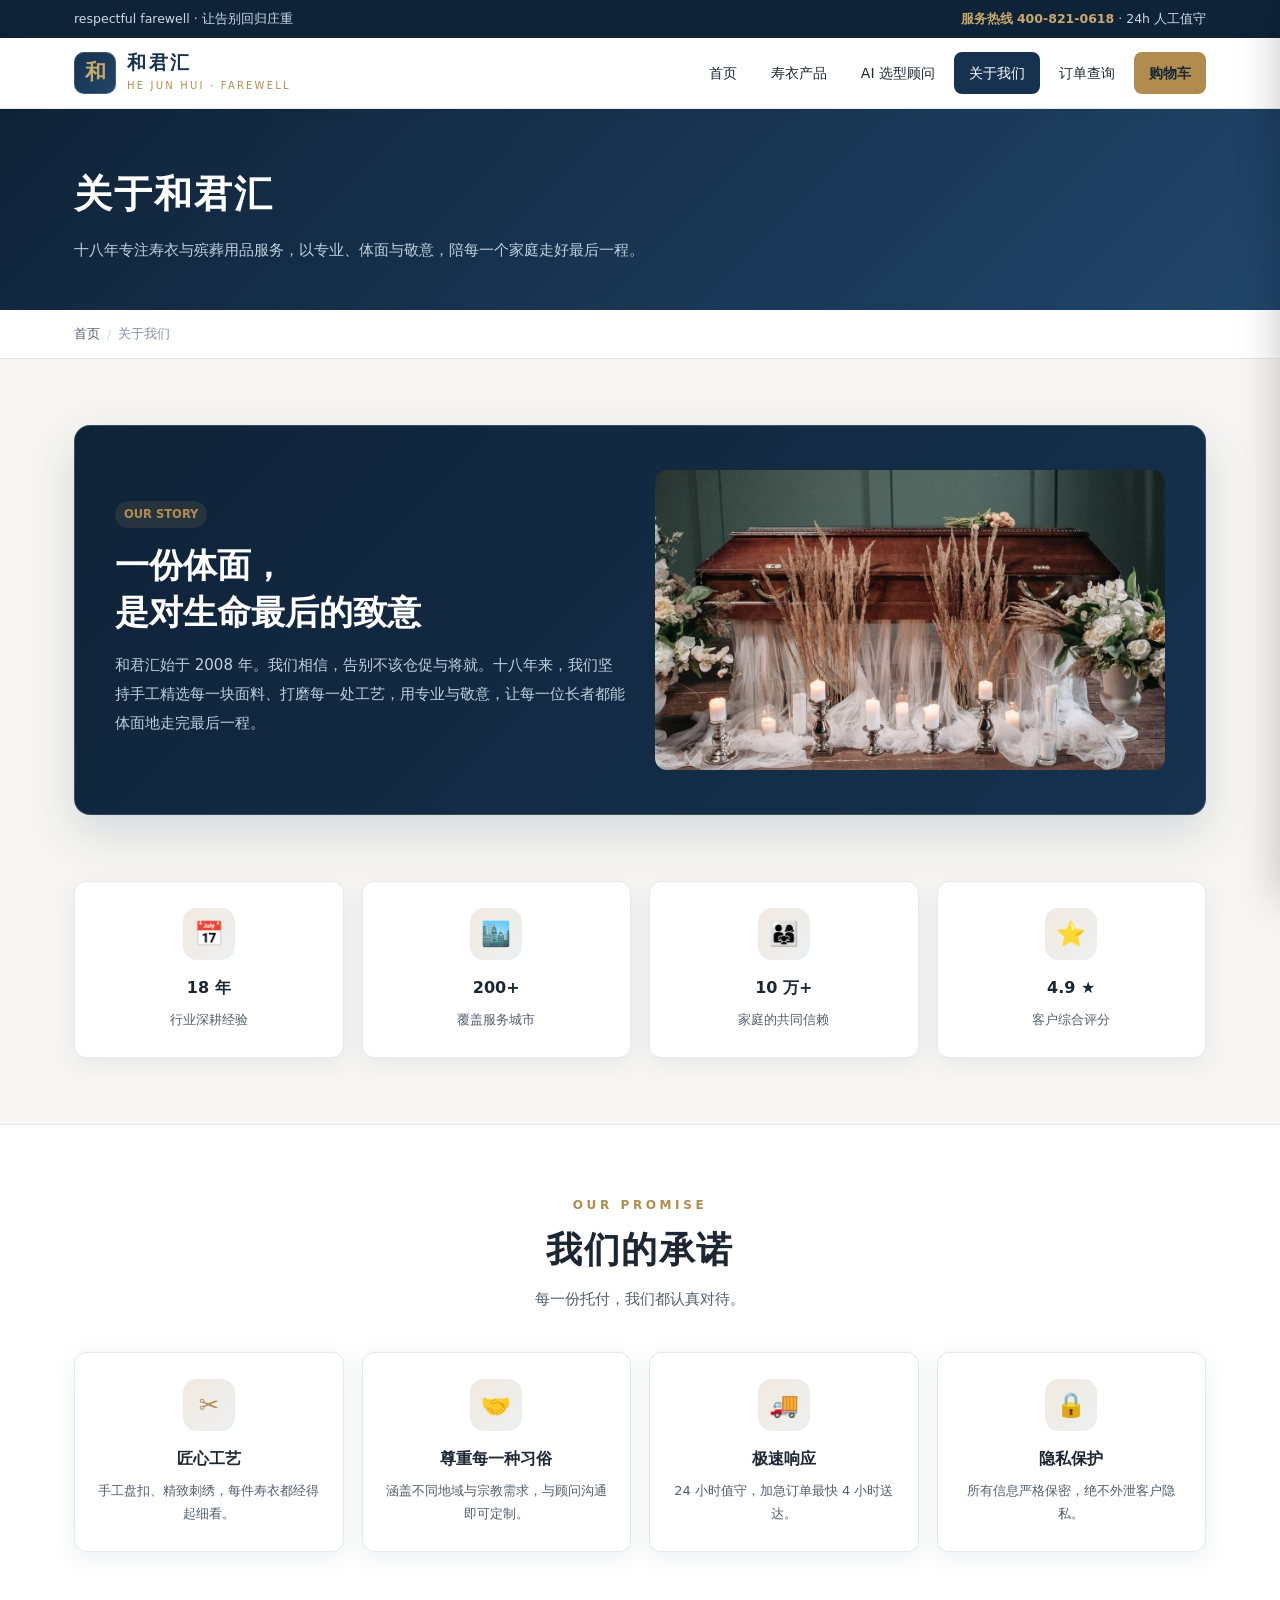
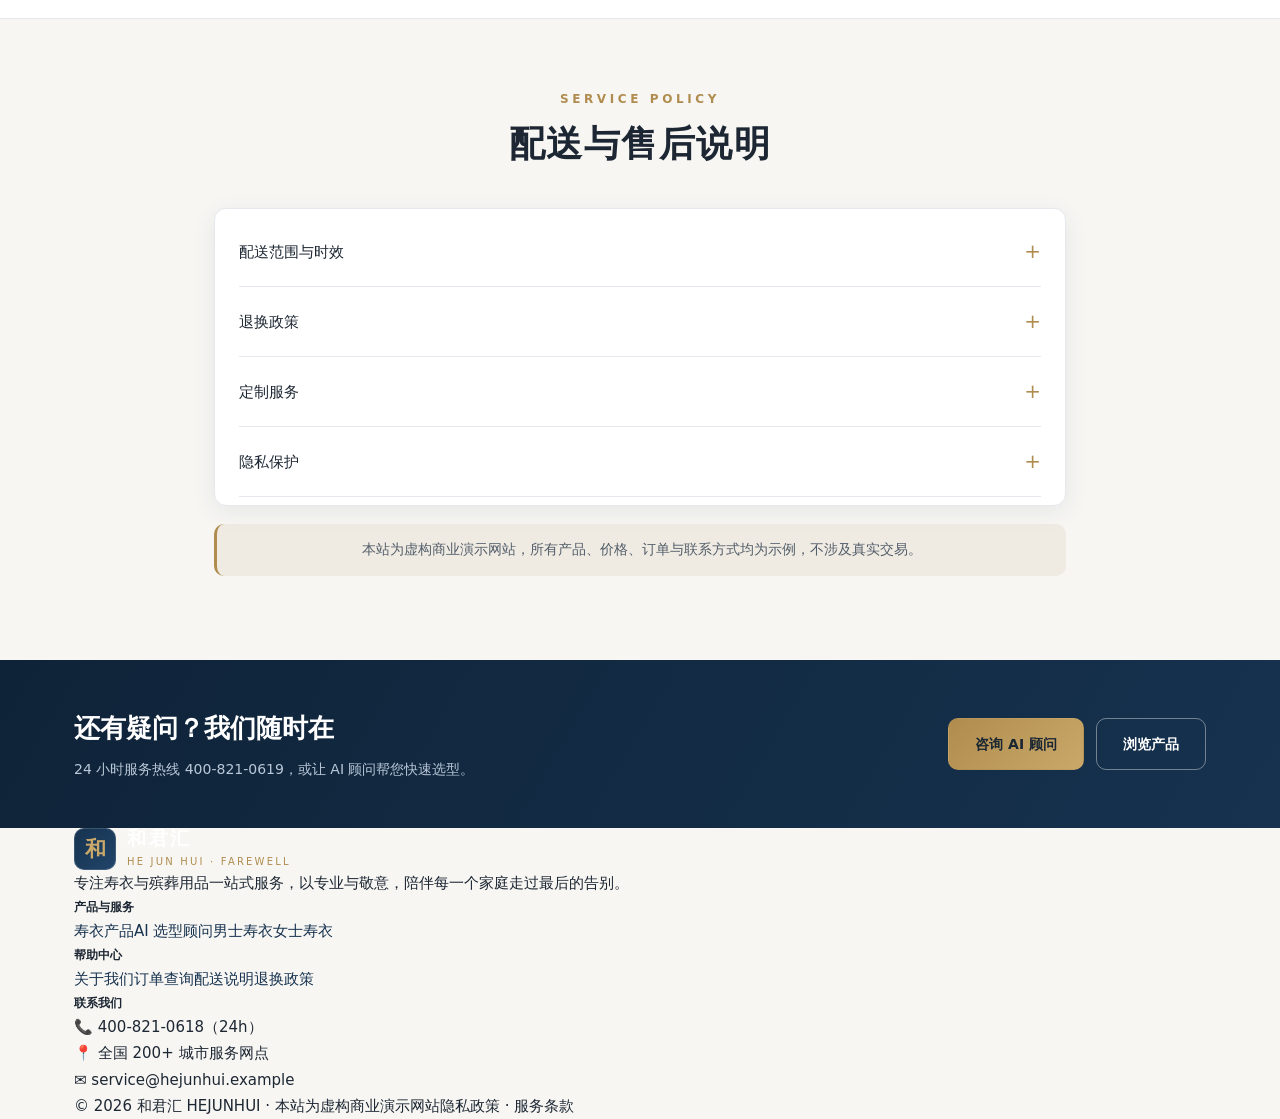
==== commit f1723e79: "fix dark mode / phone / content" ====
--- a/about.html
+++ b/about.html
@@ -70,7 +70,7 @@
   <div style="display:flex;gap:12px;flex-wrap:wrap"><a href="agent.html" class="btn btn-gold">咨询 AI 顾问</a><a href="products.html" class="btn btn-ghost" style="border-color:rgba(255,255,255,.4);color:#fff">浏览产品</a></div>
 </div></section>
 
-<footer class="foot"><div class="wrap">
+<footer class="sitefoot"><div class="wrap">
   <div class="grid">
     <div class="brand"><div class="logo" style="color:#fff"><div class="mark">和</div><div class="txt"><b>和君汇</b><span>HE JUN HUI · FAREWELL</span></div></div><p>专注寿衣与殡葬用品一站式服务，以专业与敬意，陪伴每一个家庭走过最后的告别。</p></div>
     <div><h5>产品与服务</h5><a href="products.html">寿衣产品</a><a href="agent.html">AI 选型顾问</a><a href="products.html">男士寿衣</a><a href="products.html">女士寿衣</a></div>
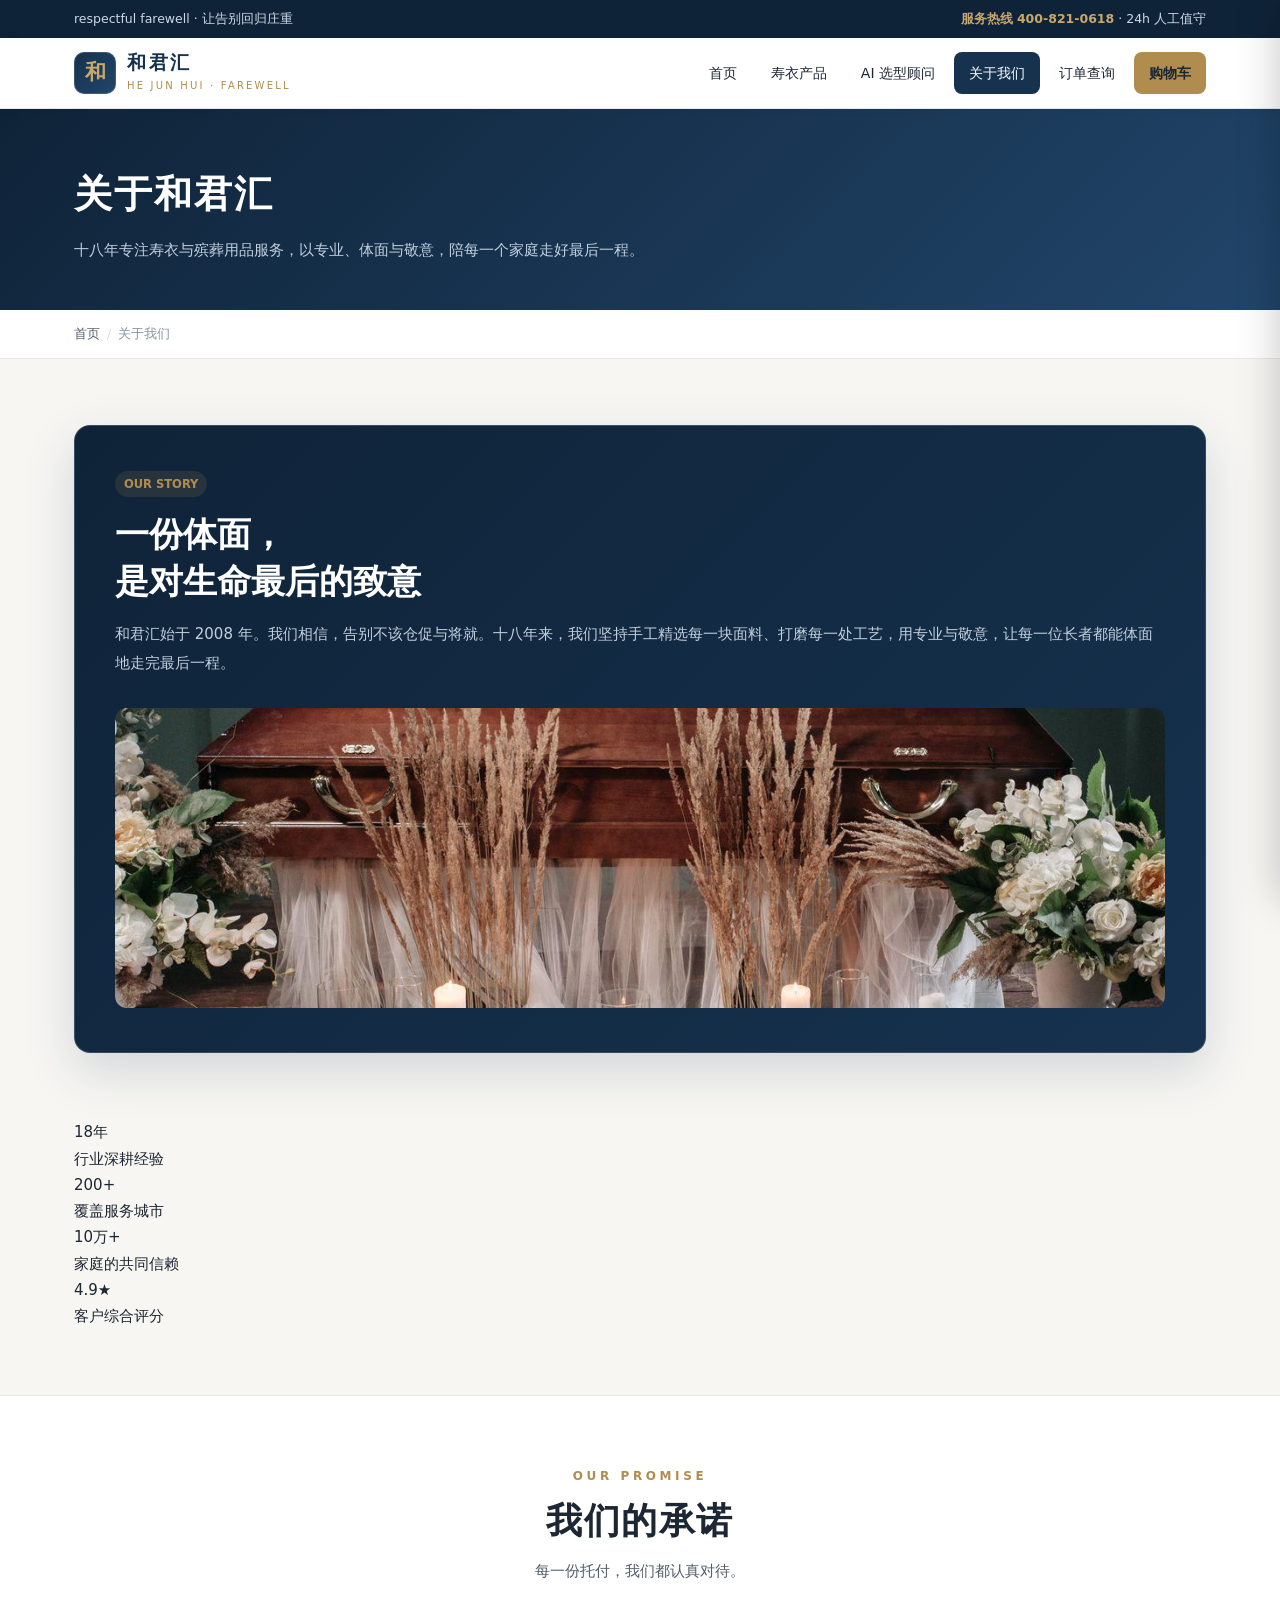
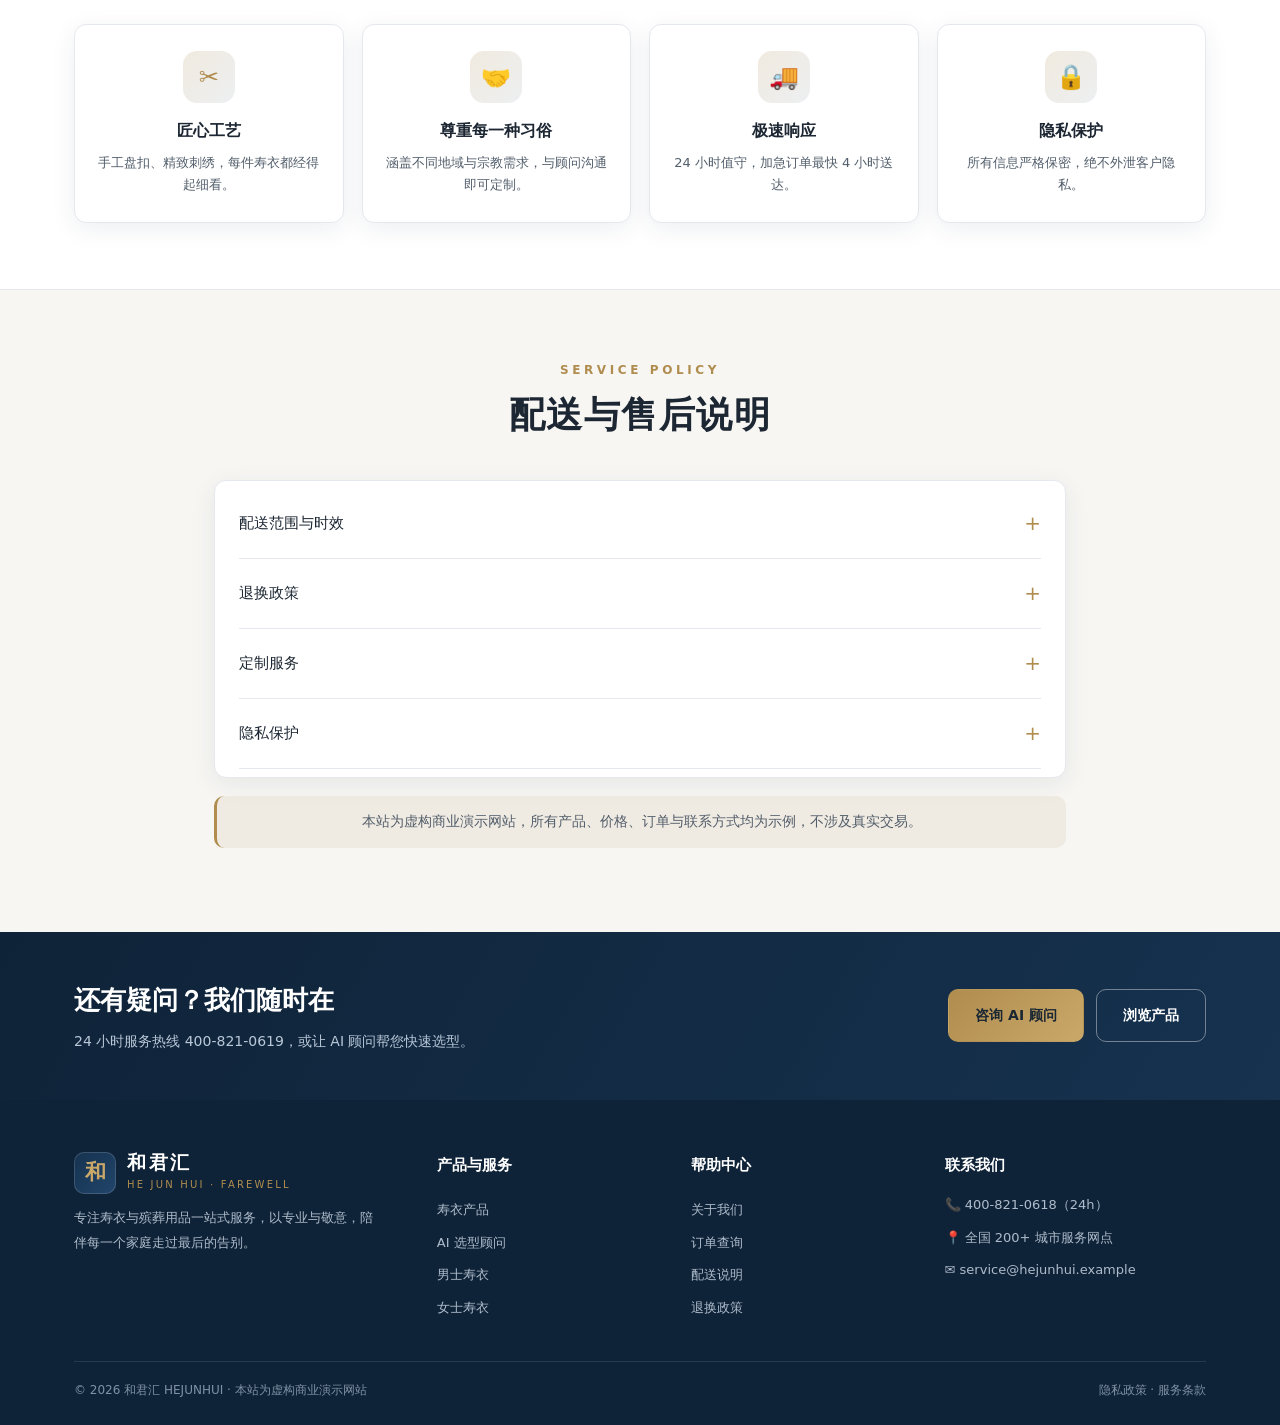
==== commit 9e9feed8: "fix dark mode / phone / content" ====
--- a/about.html
+++ b/about.html
@@ -23,7 +23,7 @@
 <!-- 故事 -->
 <section><div class="wrap">
   <div class="hero-card" style="background:linear-gradient(135deg,var(--navy-deep),var(--navy));color:#fff;padding:0;overflow:hidden">
-    <div class="wrap" style="padding:44px 40px;display:grid;grid-template-columns:1fr 1fr;gap:30px;align-items:center">
+    <div class="wrap about-hero" style="padding:44px 40px;display:grid;gap:30px;align-items:center">
       <div><span class="tag">OUR STORY</span><h2 style="font-family:var(--serif);font-size:clamp(24px,3.5vw,34px);margin:14px 0;line-height:1.4">一份体面，<br>是对生命最后的致意</h2>
         <p style="color:#c2d0de;line-height:1.95">和君汇始于 2008 年。我们相信，告别不该仓促与将就。十八年来，我们坚持手工精选每一块面料、打磨每一处工艺，用专业与敬意，让每一位长者都能体面地走完最后一程。</p></div>
       <div><img src="assets/images/scene-candles.jpg" alt="庄重的服务场景" style="border-radius:12px;width:100%;height:300px;object-fit:cover"></div>
@@ -33,11 +33,11 @@
 
 <!-- 数据 -->
 <section style="padding-top:0"><div class="wrap">
-  <div class="feature-grid">
-    <div class="card feature"><div class="ic">📅</div><h4>18 年</h4><p>行业深耕经验</p></div>
-    <div class="card feature"><div class="ic">🏙️</div><h4>200+</h4><p>覆盖服务城市</p></div>
-    <div class="card feature"><div class="ic">👨‍👩‍👧</div><h4>10 万+</h4><p>家庭的共同信赖</p></div>
-    <div class="card feature"><div class="ic">⭐</div><h4>4.9 ★</h4><p>客户综合评分</p></div>
+  <div class="stat-grid">
+    <div class="stat-card"><div class="stat-num">18<span>年</span></div><div class="stat-label">行业深耕经验</div></div>
+    <div class="stat-card"><div class="stat-num">200<span>+</span></div><div class="stat-label">覆盖服务城市</div></div>
+    <div class="stat-card"><div class="stat-num">10<span>万+</span></div><div class="stat-label">家庭的共同信赖</div></div>
+    <div class="stat-card"><div class="stat-num">4.9<span>★</span></div><div class="stat-label">客户综合评分</div></div>
   </div>
 </div></section>
 
--- a/assets/style.css
+++ b/assets/style.css
@@ -176,15 +176,15 @@
 .cta-strip p{color:#b9c8d8;margin-top:6px;font-size:14px}
 
 /* 页脚 */
-.foot{background:var(--navy-deep);color:#aebccb;padding:52px 0 24px;font-size:13px}
-.foot .grid{display:grid;grid-template-columns:1.5fr 1fr 1fr 1.2fr;gap:36px}
-.foot .grid h5{color:#fff;font-size:15px;margin-bottom:16px;font-family:var(--serif)}
-.foot .brand p{margin-top:12px;line-height:1.9;max-width:300px}
-.foot a{color:#aebccb;display:block;padding:5px 0}
-.foot a:hover{color:var(--gold-2)}
-.foot .contact-line{display:flex;gap:9px;margin-bottom:10px;align-items:flex-start}
-.foot .bottom{border-top:1px solid rgba(255,255,255,.1);margin-top:36px;padding-top:18px;display:flex;justify-content:space-between;gap:14px;flex-wrap:wrap;font-size:12px;color:#7f91a4}
-@media(max-width:860px){.foot .grid{grid-template-columns:repeat(2,1fr)}}
+.sitefoot{background:var(--navy-deep);color:#aebccb;padding:52px 0 24px;font-size:13px}
+.sitefoot .grid{display:grid;grid-template-columns:1.5fr 1fr 1fr 1.2fr;gap:36px}
+.sitefoot .grid h5{color:#fff;font-size:15px;margin-bottom:16px;font-family:var(--serif)}
+.sitefoot .brand p{margin-top:12px;line-height:1.9;max-width:300px}
+.sitefoot a{color:#aebccb;display:block;padding:5px 0}
+.sitefoot a:hover{color:var(--gold-2)}
+.sitefoot .contact-line{display:flex;gap:9px;margin-bottom:10px;align-items:flex-start}
+.sitefoot .bottom{border-top:1px solid rgba(255,255,255,.1);margin-top:36px;padding-top:18px;display:flex;justify-content:space-between;gap:14px;flex-wrap:wrap;font-size:12px;color:#7f91a4}
+@media(max-width:860px){.sitefoot .grid{grid-template-columns:repeat(2,1fr)}}
 
 /* 面包屑 */
 .crumb{background:var(--card);border-bottom:1px solid var(--line);padding:13px 0;font-size:12.5px;color:var(--ink-3)}
